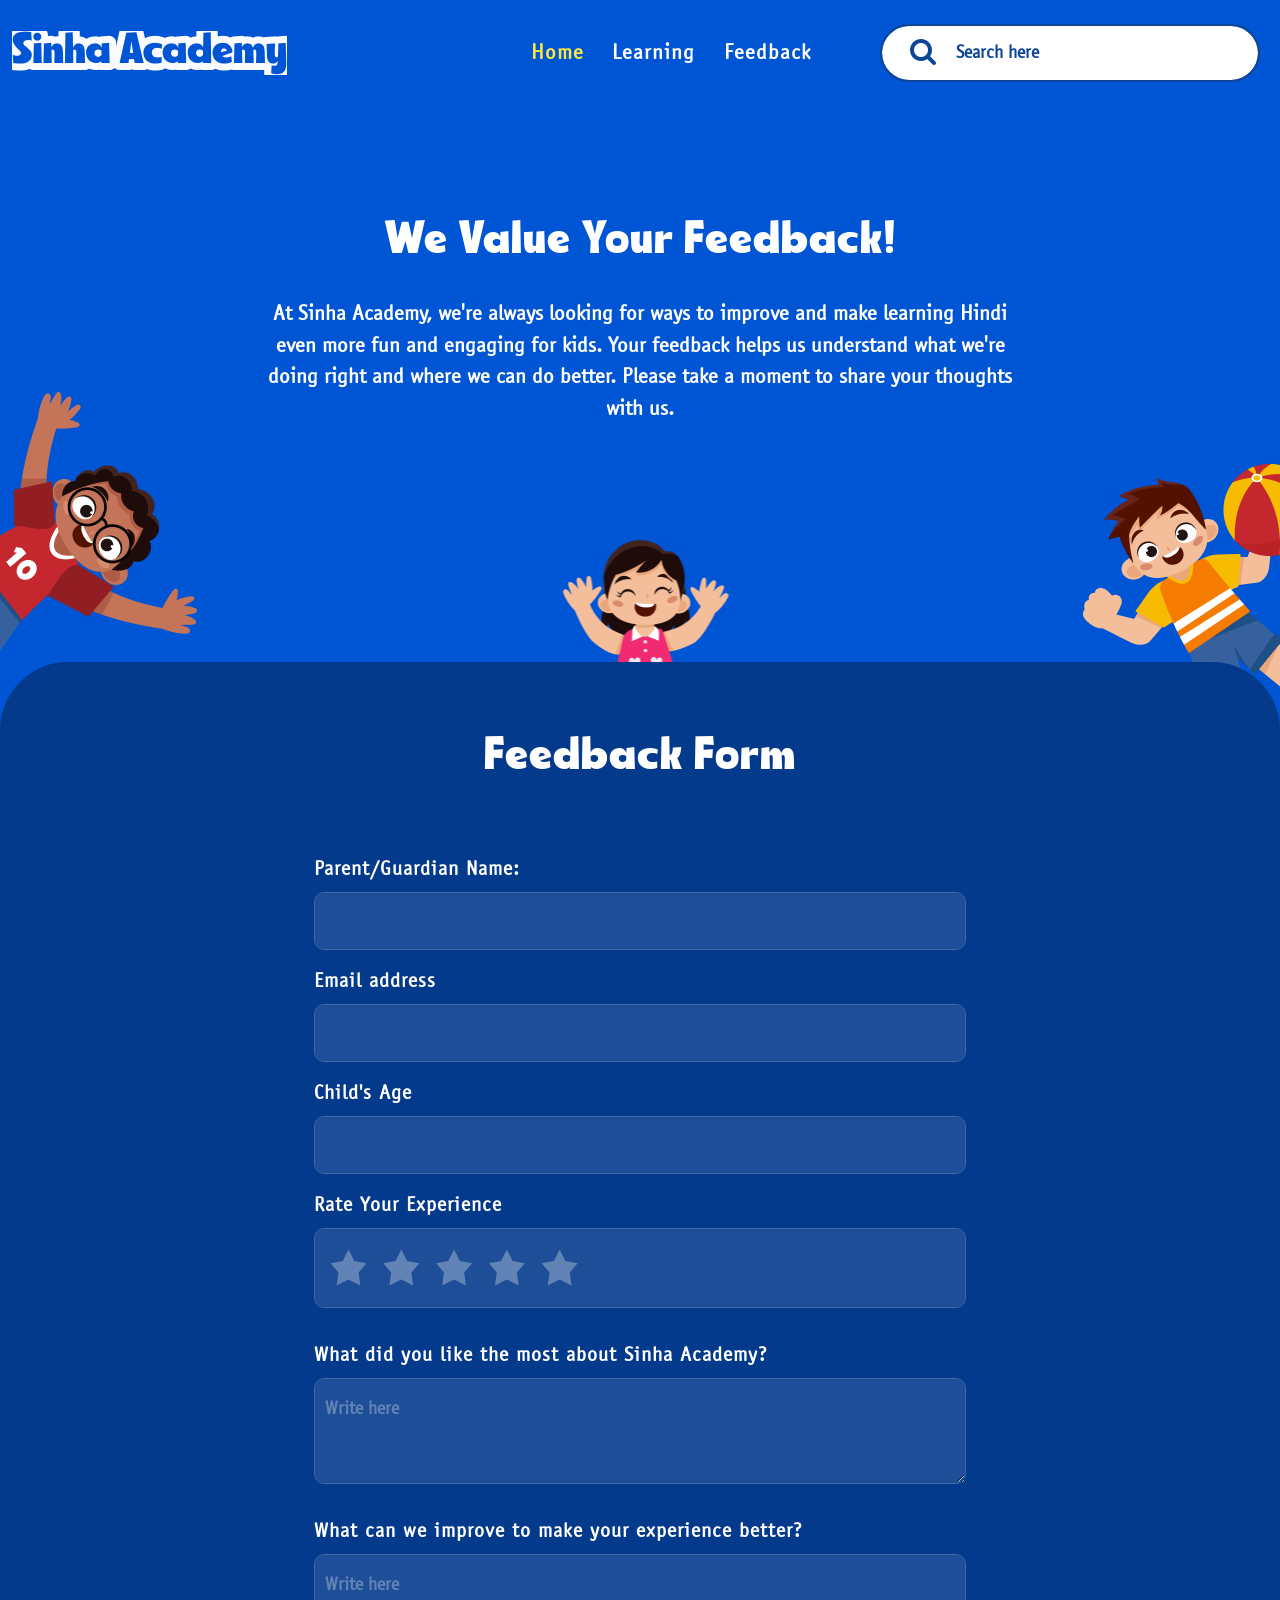
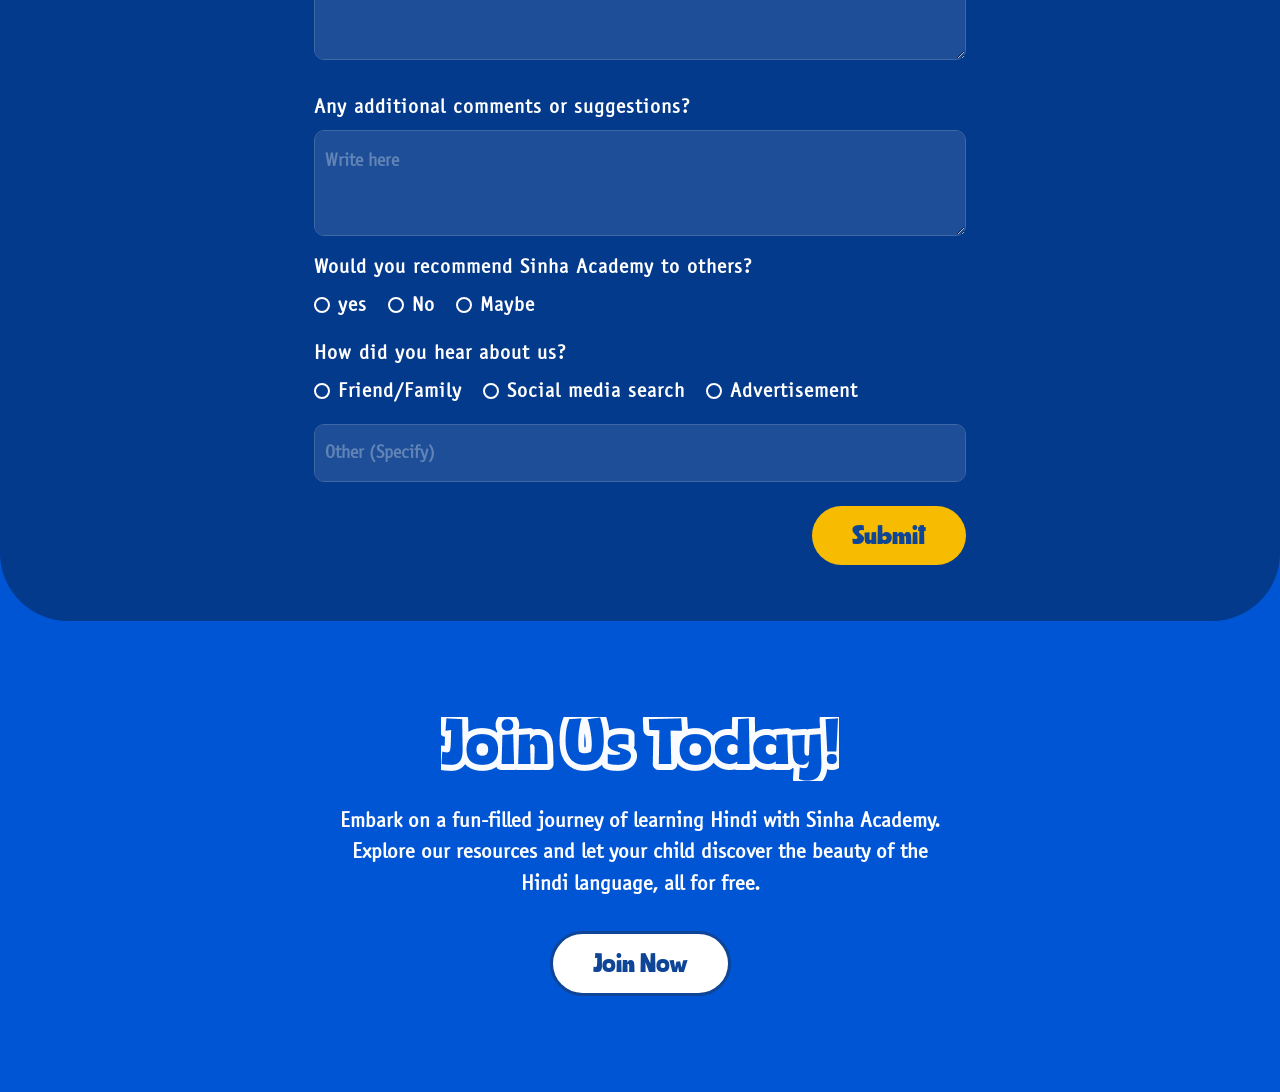
==== feedback.html @ e7ceda48 "Files renamed to make sense." ====
<!DOCTYPE html>
<html lang="en">

<head>
    <meta charset="UTF-8">
    <meta http-equiv="X-UA-Compatible" content="IE=edge">
    <meta name="viewport" content="width=device-width, initial-scale=1.0">
    <meta name="description" content="Sinha Academy for kids">
    <meta name="keywords" content="Sinha Academy for kids">
    <title>Sinha Academy</title>
    <link rel="stylesheet" href="asset/fonts/font-awesome.min.css" type="text/css" />
    <link rel="stylesheet" href="asset/css/bootstrap.min.css" type="text/css" />
    <link rel="stylesheet" href="asset/css/style.css" type="text/css" />
    <link rel="stylesheet" href="asset/fonts/stylesheet.css">
    <script type="text/javascript" src="asset/js/jquery.min.js"></script>
</head>
<body>

    <!--------------- header ---------------------->

    <nav class="navbar navbar-expand-lg navbar-light py-4">
        <div class="container-fluid">
          <a class="navbar-brand m-0" href="#"><img src="asset/image/logo.png" alt="sinha academy"></a>
          <button class="navbar-toggler border-0" type="button" data-bs-toggle="collapse" data-bs-target="#navbarSupportedContent" aria-controls="navbarSupportedContent" aria-expanded="false" aria-label="Toggle navigation">
            <span class="fa fa-bars text-white fs-1"></span>
          </button>
          <div class="collapse navbar-collapse" id="navbarSupportedContent">
            <ul class="navbar-nav mb-2 mb-lg-0 m-0 pe-5">
              <li class="nav-item">
                <a class="nav-link active" aria-current="page" href="#">Home</a>
              </li>
              <li class="nav-item">
                <a class="nav-link" href="#">Learning</a>
              </li>
              <li class="nav-item">
                <a class="nav-link" href="#">Feedback</a>
              </li>
            </ul>
            <form class="d-flex m-0 search_top_bar position-relative">
              <input class="form-control me-2 search_header rounded-pill" type="search" placeholder="Search here" aria-label="Search">
              <button class="bg-none border-0 p-0" type="submit"><i class="fa fa-search"></i></button>
            </form>
          </div>
        </div>
    </nav>

    <!-------------------- Your Feedback --------------------->

    <div class="your_feedback">
        <div class="container py-5 mt-5">
            <div class="row">
                <div class="col-md-12 text-center text-white">
                    <h1 class="mb-4">We Value Your Feedback!</h1>
                    <p class="mx-auto">At Sinha Academy, we're always looking for ways to improve and make learning Hindi even more fun and engaging for kids. Your feedback helps us understand what we're doing right and where we can do better. Please take a moment to share your thoughts with us.</p>
                </div>
            </div>
        </div>   
    </div>

    <!-------------------- Feedback Form --------------------->

    <div class="feedback_form py-5 position-relative">
        <img src="asset/image/left_ten_boy.png" alt="" class="left_ten_boy"> 
        <img src="asset/image/right_ball_boy.png" alt="" class="right_ball_boy"> 
        <img src="asset/image/center_girl.png" alt="" class="center_girl"> 

        <div class="container py-2">
            <div class="row">
                <div class="col-md-7 text-white">
                    <form>
                        <h2>Feedback Form</h2>
                        <div class="my-3 pt-5">
                            <label for="formGroupExampleInput" class="form-label text-start w-100">Parent/Guardian Name:</label>
                            <input type="text" class="form-control" id="formGroupExampleInput">
                          </div>
                        <div class="mb-3">
                          <label for="exampleInputEmail1" class="form-label text-start w-100">Email address</label>
                          <input type="email" class="form-control" id="exampleInputEmail1" aria-describedby="emailHelp">
                        </div>
                        <div class="mb-3">
                            <label for="childAge" class="form-label text-start w-100">Child's Age</label>
                            <input type="number" class="form-control">
                        </div>
                        <div class="mb-3">
                            <label for="rateExperience" class="form-label text-start w-100">Rate Your Experience</label>
                            <div class="star_rating">
                              <div class="rating-stars form-control">
                                <input type="radio" name="rating" id="rs0" checked><label for="rs0"></label>
                                <input type="radio" name="rating" id="rs1"><label for="rs1"></label>
                                <input type="radio" name="rating" id="rs2"><label for="rs2"></label>
                                <input type="radio" name="rating" id="rs3"><label for="rs3"></label>
                                <input type="radio" name="rating" id="rs4"><label for="rs4"></label>
                                <input type="radio" name="rating" id="rs5"><label for="rs5"></label>
                              </div>
                        </div>
                        </div>
                        <div class="mb-3">
                          <label for="exampleFormControlTextarea1" class="mt-3 form-label text-start w-100">What did you like the most about Sinha Academy? </label>
                          <textarea class="form-control" id="exampleFormControlTextarea1" rows="3" placeholder="Write here"></textarea>
                        </div>
                        <div class="mb-3">
                            <label for="exampleFormControlTextarea2" class="mt-3 form-label text-start w-100">What can we improve to make your experience better? </label>
                            <textarea class="form-control" id="exampleFormControlTextarea2" rows="3" placeholder="Write here"></textarea>
                          </div>
                          <div class="mb-3">
                            <label for="exampleFormControlTextarea3" class="mt-3 form-label text-start w-100">Any additional comments or suggestions? </label>
                            <textarea class="form-control" id="exampleFormControlTextarea3" rows="3" placeholder="Write here"></textarea>
                          </div>
                        <div class="mb-3 text-start">
                            <label for="" class="form-label text-start w-100">Would you recommend Sinha Academy to others?</label> <br>
                        <div class="form-check form-check-inline">
                          <input class="form-check-input" type="radio" name="inlineRadioOptions" id="inlineRadio1" value="option1">
                          <label class="form-check-label" for="inlineRadio1">yes</label>
                        </div>
                        <div class="form-check form-check-inline">
                          <input class="form-check-input" type="radio" name="inlineRadioOptions" id="inlineRadio2" value="option2">
                          <label class="form-check-label" for="inlineRadio2">No</label>
                        </div>
                        <div class="form-check form-check-inline">
                            <input class="form-check-input" type="radio" name="inlineRadioOptions" id="inlineRadio2" value="option2">
                            <label class="form-check-label" for="inlineRadio2">Maybe</label>
                          </div>
                         </div>
                         <div class="mb-3 text-start">
                            <label for="" class="form-label text-start w-100">How did you hear about us?</label> <br>
                            <div class="form-check form-check-inline">
                              <input class="form-check-input" type="radio" name="inlineRadioOptions" id="inlineRadio1" value="option1">
                              <label class="form-check-label" for="inlineRadio1">Friend/Family</label>
                            </div>
                            <div class="form-check form-check-inline">
                              <input class="form-check-input" type="radio" name="inlineRadioOptions" id="inlineRadio2" value="option2">
                              <label class="form-check-label" for="inlineRadio2">Social media search</label>
                            </div>
                            <div class="form-check form-check-inline">
                                <input class="form-check-input" type="radio" name="inlineRadioOptions" id="inlineRadio2" value="option2">
                                <label class="form-check-label" for="inlineRadio2">Advertisement</label>
                              </div>  <br>
                            <input type="text" class="form-control mt-3" placeholder="Other (Specify)">
                             </div>
                        <div class="text-end mt-4">
                        <input type="Submit" value="Submit" class="feedback_submit border-0">
                    </div>
                      </form>
                </div>
            </div>
        </div>   
    </div>

    <!----------------------- Footer -------------------------->

    <footer>
        <div class="container py-5">
            <div class="row py-5">
                <div class="col-md-12 text-center">
                    <img src="asset/image/join_us_today.png" alt="">
                    <p class="text-white my-4 pb-2">Embark on a fun-filled journey of learning Hindi with Sinha Academy. Explore our resources and let your child discover the beauty of the Hindi language, all for free.</p>
                    <a href="#" class="btn footer_btn bg-white">Join Now</a>
                </div>
            </div>
        </div>
    </footer>

    <script type="text/javascript" src="asset/js/custom.js"></script>
    <script type="text/javascript" src="asset/js/popper.min.js"></script>
    <script type="text/javascript" src="asset/js/bootstrap.min.js"></script>

</body>

</html>
---- asset/css/style.css ----
* {
  margin: 0 auto;
  list-style: none;
  text-decoration: none;
}

ul,
ol {
  margin: 0px;
  padding: 0px;
}

img {
  max-width: 100%;
}

h1,
h2,
h3,
h4,
h5,
h6 {
  margin: 0;
  padding: 0;
}

p {
  margin: 0;
}

figure {
  margin: 0;
}

body {
  text-align: center;
  background-color: #0055D5;
}

a:not([href]):not([tabindex]):focus,
a:not([href]):not([tabindex]):hover {
  color: #ff7f6a;
}

a:not([href]):not([tabindex]),
a {
  color: white;
  text-decoration: none;
}

.container {
  max-width: 1280px;
}

.sub-container,
.faq .container {
  max-width: 1000px;
}

h1 {
  font-weight: 400;
  font-size: 60px;
  font-family: 'ariston_comic_demoregular';
  letter-spacing: 1px;
}

h2, h2 .accordion-button {
  font-weight: 400;
  font-size: 60px;
  font-family: 'ariston_comic_demoregular';
  letter-spacing: 1px;
}

h5{
  font-weight: 400;
  font-size: 59px;
  font-family: 'ariston_comic_demoregular';
  letter-spacing: 1px;
  color: #D55900;
}

h6{
  font-weight: 400;
  font-size: 33px;
  font-family: 'ariston_comic_demoregular';
  letter-spacing: 1px;
}

p {
  font-weight: 700;
  font-family: 'itc_officina_sans_stdbook';
  font-size: 21px;
}

.navbar-expand-lg .navbar-collapse{
  justify-content: end;
}

/*----------header------------*/

.navbar ul li a {
  color: #fff !important;
  font-size: 21px;
  font-weight: 700;
  font-family: 'itc_officina_sans_stdbook';
  font-size: 21px;
  letter-spacing: 1px;
}

.navbar ul li a.active,.navbar ul li a:hover {
  color: #F9E642 !important; 
}

.search_top_bar .search_header{
  padding: 15px 32px 15px 74px;
  border: 2px solid #0E4597;
  color: #0E4597;
  width: 380px;
}

.search_top_bar i{
  position: absolute;
  left: 30px;
  top: 13px;
  display: inline-block;
  background-color: transparent;
  color: #0E4597;
  font-size: 28px;
}

.search_header::placeholder {
  color: #0E4597 !important;
  font-weight: 700;
  font-family: 'itc_officina_sans_stdbook';
  font-size: 21px;
  letter-spacing: 1;
}

.search_header::-ms-input-placeholder { 
  color: #0E4597 !important;
  font-weight: 700;
  font-family: 'itc_officina_sans_stdbook';
  font-size: 21px;
  letter-spacing: 1;
}

.navbar-expand-lg .navbar-nav .nav-link {
  padding-right: 1.3rem;
}

/*---------- 1st------------*/

.meet_hindi_content p{
  color: #0055D5;
}

.meet_hindi_content .row{
  width: 900px;
  margin: -60px auto;
  padding: 60px 40px;
  border-radius: 91px;
  background-size: cover;
}

.back_clr_f {
  background-color: #B55AAC;
  border-radius: 32%;
  width: auto;
  padding: 0px 70px;
  display: inline-block;
  border-top-left-radius: 91px;
  border-top-right-radius: 91px;
  border-bottom-left-radius: 91px;
  border-bottom-right-radius: 91px;
  height: 230px;
  display: flex;
  align-items: center;
  justify-content: center;
}

.back_clr_s {
  background-color: #74D1DD;
  width: auto;
  padding: 0px 90px;
  display: inline-block;
  border-top-left-radius: 91px;
  border-top-right-radius: 91px;
  border-bottom-left-radius: 91px;
  border-bottom-right-radius: 91px;
  height: 320px;
}

.meet_hindi_content {
  margin-top: 160px;
  padding-bottom: 143px;
}

.learning_hindi_lang{
  background-image:  url(../image/meet_hindi_banner.png);
  background-size: cover;
  background-color: #F9F242 !important;
  border-radius: 0 !important;
  background-position: bottom;
}

.learning_hindi_lang h2,.learning_hindi_lang p{
  color: #D55900 !important;
}

.learning_hindi_lang p {
  max-width: 690px;
  margin: 0 auto;
}

.fun_ease {
  position: absolute;
  left: 0;
  bottom: 0;
}

.our_curriculum_left{
  position: absolute;
  left: 0;
  top: -40px;
  z-index: -1;
}

.our_curriculum_right{
  position: absolute;
  right: 0;
  top: -20px;
  z-index: -1;
}

.our_curriculum_title p{
  width: 680px;
}

.our_curriculum_box{
  border-radius: 32px;
  padding: 19px 16px 19px 16px;
}

.our_curriculum_box:hover{
  background: #FFFFFF0D;
  transition: 1s all;
}

.why_choose_content .container{
  border-radius: 88px;
  margin-top: -15px;
}

.why_choose_content h2{
  background: transparent !important; 
  -webkit-text-stroke: 3px #fff !important;
}

.why_choose_btm{
  position: absolute;
  left: 30px;
  bottom: -50px;
  width: 200px;
}

.container{
  max-width: 1160px
}
/*---------- 2nd learning chart------------*/

h1.txt_outer,.learning_hindi_lang h2,.our_curriculum_content h2,.why_choose_content h2{
  color: #0055D5;
  display: inline-block;
  font-size: 83px;
  font-family: 'ariston_comic_demoregular';
  font-weight: 400;
  position: relative;
  letter-spacing: 3px;
  -webkit-text-stroke: 4px #fff;
  background: -webkit-linear-gradient(top, #0055d5 0%, #0055d5 58%, #0055d5 100%);
  -webkit-background-clip: text;
  -webkit-text-fill-color: transparent;
}

.learning_hindi_lang h2{
  letter-spacing: 1px;
    -webkit-text-fill-color: transparent;
    -webkit-text-stroke-width: 5px;
    -webkit-text-stroke-color: #fff;
    text-shadow: 0 0 #D55900, 0 0 #D55900;
    -webkit-text-stroke: 3px #fff;
    font-weight: 400;
}

.learning_box{
  border-radius: 16px;
  border: 2px solid white;
}

.learning_box:hover {
  background-color: transparent !important;
  transition: 0.8s all;
  cursor: pointer;
}

.learning_box:hover h4{
  color: white;
}

.learning_chart h2,.ballon h2{
  border-bottom: 1px solid #3B2FC3;
  position: relative;
}

.accordion-button:not(.collapsed),.accordion-item,.accordion-button {
  background-color: transparent;
  box-shadow: unset;
  border: unset;
  outline: none !important;
}

.learning_chart .accordion-button:not(.collapsed)::after {
  content: '\f107';
  font-family: 'FontAwesome';
  background-image: none;
  top: 25px;
  position: absolute;
  right: 20px;
  transform: unset;
  font-size: 44px;
}

.accordion-button::after{
  content: '\f106';
  font-family: 'FontAwesome';
  background-image: none;
  top: 25px;
  position: absolute;
  right: 20px;
  font-size: 44px;
}

.c1{
  color: #128539;
}

.c2{
  color: #C73818;
}

.w1{
  color: #4C1285;
}

.w2{
  color: #195FB2;
}

.w3{
  color: #9419B2;
}

.w4{
  color: #19B24D;
}

.w5{
  color: #838512;
}

.w6{
  color: #591970;
}

.w8{
  color: #9F2567;
}

.w9{
  color: #128569;
}

.w10{
  color: #7F2B20;
}

.m1{
  color: #19A9B2;
}

.s1{
  color: #6E7614;
}

.s2{
  color: #702E19;
}

.learning_box h4{
    font-family: 'ams_barakhadi_1regular';
    font-size: 41px;
    font-weight: 400;
    text-shadow: 3.81px 5.81px 0px #00000024;
    letter-spacing: 0px;
}

/*---------- 3rd------------*/


.ballon input[type=checkbox] + label {
  display: block;
}

.ballon input[type=checkbox] {
  /* display: none; */
  visibility: hidden;
}

.ballon input[type=checkbox] + label:before {
  content: url(../image/white_baloon.png);
}

.ballon input[type=checkbox]:checked + label:before {
  content: url(../image/yellow_baloon.png);
}

.ballon ul{
  text-align: left;
}

.ballon ul li{
  display: inline-block;
  max-width: 135px;
  width: 100%;
  text-align: center;
}

/*---------- 4th------------*/

.chita_btn{
  font-size: 40px;
  font-weight: 400;
  border-radius: 10px;
  font-family: 'ams_barakhadi_1regular';
  padding: 20px 50px 4px 50px;
  line-height: 49.16px;
  color: #043A8B;
  border: 2px solid #043A8B;
}

.chita_btn:hover{
  color: white;
  background-color: transparent !important;
  border-color: white !important;
  transition: 0.5s all;
}

.leopard_btn{
  font-size: 40px;
  font-weight: 400;
  border-radius: 10px;
  font-family: 'itc_officina_sans_stdbook';
  padding: 10px 50px 10px 50px;
  line-height: 49.16px;
  background-color: #D50066;
  border: 2px solid #D50066;
}

.leopard_btn:hover{
  background-color: transparent !important;
  color: #D50066 !important;
  transition: 0.5s all;
}

.e_matra_btn li{
  max-width: max-content !important;
  width: 100%;
  margin-right: 15px;
}

.e_matra_btn li:last-child{
  margin-right: 0px;
}




/*---------- Your Feedback ------------*/

.your_feedback p{
  max-width: 750px;
}

/*---------- Feedback Form------------*/

.feedback_form{
  background-color: #043A8B;
  border-radius: 68px;
  margin-top: 190px;
}

.feedback_form label{
  font-weight: 600;
  font-size: 20px;
  font-family: 'itc_officina_sans_stdbook';
  letter-spacing: 1px;
}

.feedback_form .form-control{
  padding: 16px 10px;
  border: 1px solid #3e67a5;
  border-radius: 10px;
  background-color: #1d4e97;
  color: white;
}

.form-control::placeholder {
  color: #6183b6;
  font-weight: 700;
  font-family: 'itc_officina_sans_stdbook';
  font-size: 18px;
  letter-spacing: 1;
}

.form-control::-ms-input-placeholder { 
  color: #6183b6;
  font-weight: 700;
  font-family: 'itc_officina_sans_stdbook';
  font-size: 18px;
  letter-spacing: 1;
}

.feedback_form .form-check .form-check-input {
  background-color: transparent;
  border: 2px solid white;
  margin-top: 0.45em;
}

.feedback_form .feedback_submit,.footer_btn{
  background-color: #F7BB01;
  padding: 4px 40px 4px 40px;
  border-radius: 68px;
  color: #0E4597;
  font-size: 34px;
  font-weight: 400;
  font-family: 'ariston_comic_demoregular';
  border-color: #0E4597 !important;
}

img.left_ten_boy {
  position: absolute;
  left: 0;
  top: -270px;
}

img.right_ball_boy {
  position: absolute;
  right: 0px;
  top: -205px;
  z-index: -1;
}

img.center_girl {
  position: absolute;
  left: 50%;
  top: 0;
  z-index: -1;
  transform: translate(-50%, -50%);
}

.rating-stars {
	display: block;
	width: 100%;
	padding: 1.75vmin 10vmin 2vmin 3vmin;
	border-radius: 5vmin;
	position: relative;
  margin: 0;
  text-align: left;
}

.rating-counter:before {
	content: "0";
	transition: all 0.25s ease 0s;	
}

.star_rating input { display: none; }

.star_rating label {
	width: 4vmin;
  height: 4vmin;
	background: #6183b6;
	display: inline-flex;
	cursor: pointer;
	margin: 0.5vmin 0.65vmin;
	transition: all 1s ease 0s;	
	clip-path: polygon(50% 0%, 66% 32%, 100% 38%, 78% 64%, 83% 100%, 50% 83%, 17% 100%, 22% 64%, 0 38%, 34% 32%);
}

.star_rating label[for=rs0] {
	display: none;
}

.star_rating label:before {
	width: 90%;
	height: 90%;
	content: "";
	background: orange;
	z-index: -1;
	display: block;
	margin-left: 5%;
	margin-top: 5%;
	clip-path: polygon(50% 0%, 66% 32%, 100% 38%, 78% 64%, 83% 100%, 50% 83%, 17% 100%, 22% 64%, 0 38%, 34% 32%);
  background: linear-gradient(90deg, white, white 30% 50%, #6183b6 50%, 70%, #6183b6 100%);
	background-size: 205% 100%;
	background-position: 0 0;
}

.star_rating label:hover:before {
	transition: all 0.25s ease 0s;		
}

.star_rating input:checked + label ~ label:before {
	background-position: 100% 0;
	transition: all 0.25s ease 0s;	
}

.star_rating input:checked + label ~ label:hover:before {
	background-position: 0% 0
}

.star_rating label:hover ~ .rating-counter:before {
	color: #9aacc6 !important;
	transition: all 0.5s ease 0s;	
	animation: pulse 1s ease 0s infinite;
}

@keyframes pulse {
	  50% { font-size: 6.25vmin; }
}

.star_rating label[for=rs1]:hover ~ .rating-counter:before {
	content: "1" !important;
}

.star_rating label[for=rs2]:hover ~ .rating-counter:before {
	content: "2" !important;
}

.star_rating label[for=rs3]:hover ~ .rating-counter:before {
	content: "3" !important;
}

.star_rating label[for=rs4]:hover ~ .rating-counter:before {
	content: "4" !important;
}

.star_rating label[for=rs5]:hover ~ .rating-counter:before {
	content: "5" !important;
}

.star_rating input:checked:hover ~ .rating-counter:before {
	animation: none !important;
	color: #ffab00 !important ;
}

/*------- Play button animation-------*/

.wrapper {
  position: relative;
  width: 60px;
  height: 60px;
  margin: 0 auto;
}
.wrapper .circle {
  width: 60px;
  height: 60px;
  position: absolute;
  top: 40px;
  left: 0;
  right: 0;
  bottom: 0;
  border-radius: 50%;
  background-color: #fff;
  margin: auto;
  transform: scale(1, 1);
}
.wrapper .circle.pulse {
  -webkit-animation-timing-function: ease;
          animation-timing-function: ease;
  -webkit-animation: pulse 2s infinite;
          animation: pulse 2s infinite;
  background-color: #ffffff2e;
}
.wrapper svg {
  fill: white;
  stroke: black;
  stroke-linejoin: round;
  stroke-width: 5;
  transition: all 0.3s;
}
.wrapper svg:hover {
  cursor: pointer;
  fill: black;
  stroke: white;
  transform: scale(1.2, 1.2);
}

@-webkit-keyframes pulse {
  0% {
    transform: scale(1, 1);
  }
  25% {
    transform: scale(1, 1);
  }
  50% {
    transform: scale(1.2, 1.2);
  }
  100% {
    transform: scale(1, 1);
  }
}

@keyframes pulse {
  0% {
    transform: scale(1, 1);
  }
  25% {
    transform: scale(1, 1);
  }
  50% {
    transform: scale(1.2, 1.2);
  }
  100% {
    transform: scale(1, 1);
  }
}

/*---------- swar left right arrow animation-----------*/

.arrow + .arrow {
  margin-left: 1rem;
}

.swar .arrow {
  cursor: pointer;
  display: inline-block;
  height: 2rem;
  overflow: hidden;
  transition: all 0.25s;
  white-space: nowrap;
  width: 2rem;
}
.swar .arrow::before {
  background-color: white;
  -webkit-clip-path: polygon(73% 57%, 73% 57%, 78.4% 50%, 73% 43%, 73% 43%, 50% 14%, 60.8% 0%, 100% 50%, 60.8% 100%, 50% 86%);
          clip-path: polygon(73% 57%, 73% 57%, 78.4% 50%, 73% 43%, 73% 43%, 50% 14%, 60.8% 0%, 100% 50%, 60.8% 100%, 50% 86%);
  content: "";
  display: block;
  height: 1.6rem;
  left: -0.37rem;
  position: relative;
  transition: all 0.25s;
  width: 1.08rem;
}
.swar .arrow:hover::before {
  background-color: white;
  -webkit-clip-path: polygon(73% 57%, 0 57%, 5.4% 50%, 10.8% 43%, 73% 43%, 50% 14%, 60.8% 0%, 100% 50%, 60.8% 100%, 50% 86%);
          clip-path: polygon(73% 57%, 0 57%, 5.4% 50%, 10.8% 43%, 73% 43%, 50% 14%, 60.8% 0%, 100% 50%, 60.8% 100%, 50% 86%);
  left: 0.26rem;
}
.swar .arrow.circle {
  border: 0.25rem white solid;
  border-radius: 50%;
  box-sizing: border-box;
  height: 3rem;
  padding: 0.5rem;
  transition: all 0.25s;
  width: 3rem;
  margin-left: 15px;
}
.swar .arrow.circle::before {
  left: 0;
}
.swar .arrow.circle:hover {
  border: 0.25rem #fff solid;
  transform: scale(1.1);
}
.swar .arrow.circle:hover::before {
  background-color: #fff;
  left: 0.26rem;
}
.swar .arrow.previous {
  transform: rotate(180deg);
  margin-right: 15px;
}
.swar .arrow.previous.circle:hover {
  transform: rotate(180deg) scale(1.1);
}

/*---------- Footer------------*/

footer p {
  max-width: 620px;
  margin: 0 auto;
}

.footer_btn {
  border: 3px solid #0E4597;
}

@media(max-width:1199px) {
  
.why_choose_btm {
  width: 140px;
  left: 0;
}
  .chita_btn{
    padding: 20px 40px 4px 40px;
    font-size: 37px;
  }
  .leopard_btn{
    padding: 10px 40px 10px 40px;
    font-size: 37px;
  }
  .e_matra_btn li{
    margin-right: 9px;
  }
  .meet_hindi_content .row {
    width: 740px;
  }
  .meet_hindi_content h1.txt_outer{
    font-size: 73px;
  }
  .back_clr_s {
    padding: 0px 70px
}
  .fun_ease{
    width: 170px;
  }
}

@media(max-width:991px) {
  .why_choose_content h2{
    font-size: 68px;
  }
  .our_curriculum_left{
    width: 240px;
  }
  .our_curriculum_right{
    width: 330px;
  }
.search_top_bar {
  justify-content: center;
}
.search_top_bar i {
  left: 20px;
}
.search_top_bar .search_header{
  width: 100%;
}
img.right_ball_boy {
  top: -150px !important;
  width: 150px;
}
img.center_girl{
  width: 200px;
}
.feedback_form{
  margin-top: 150px;
}
img.left_ten_boy {
  top: -200px;
  width: 150px;
}
.navbar-expand-lg .navbar-nav .nav-link{
  padding-right: 0 !important;
}
.learning_box h4{
  font-size: 32px;
}
.e_matra_btn {
  text-align: center !important;
}
.back_clr_s {
  padding: 0px 94px;
}
.meet_hindi_content .row {
  width: 620px;
  padding: 70px 20px;
}
.meet_hindi_content h1.txt_outer {
  font-size: 64px;
}
.meet_hindi_content p{
  font-size: 19px;
}
.fun_ease {
  width: 130px;
}
.learning_hindi_lang p {
  max-width: 560px;
}
.learning_hindi_lang h2{
  font-size: 73px;
}
}

@media(max-width:900px) {
.back_clr_s {
  padding: 0px 31px;
}
}

@media(max-width:767px) {
  .ballon ul li{
    max-width: max-content;
  }
  .why_choose_box p{
    max-width: 320px;
    margin: 0 auto;
  }
  .your_feedback p,footer p {
    max-width: 100%;
  }
  h1{
    font-size: 45px;
  }
  h2,h2 .accordion-button{
    font-size: 40px;
  }
  p{
    font-size: 17px;
  }
  .feedback_form .feedback_submit, .footer_btn{
    font-size: 28px;
  }
  .feedback_form label{
    font-size: 16px;
  }
  img.left_ten_boy {
    top: -160px !important;
    width: 130px !important;
  }
  h1.txt_outer{
    font-size: 63px;
  }
  .meet_hindi_content .row {
    padding: 40px 20px;
    margin: -150px auto;
    width: 100%;
}
.back_clr_f{
  padding: 0px 40px;
}
.fun_ease {
  width: 80px;
}
.learning_hindi_lang h2 {
  font-size: 63px;
  line-height: 1;
}
.our_curriculum_left {
  width: 190px;
}
.our_curriculum_right {
  width: 260px;
}
.our_curriculum_title {
  padding-bottom: 0 !important;
}
.our_curriculum_title p {
  width: 530px;
}
.our_curriculum_content h2{
  font-size: 73px;
}
.why_choose_content h2 {
  background: transparent !important;
  -webkit-text-stroke: 2px #fff !important;
  font-size: 58px;
}
.why_choose_content .container {
  margin-top: -11px;
}
img.why_choose_center {
  width: 443px;
}
}

@media(max-width:579px) {
  .ballon ul {
    text-align: center;
  }
  img.left_ten_boy {
    top: -120px !important;
    width: 90px !important;
  }
  img.right_ball_boy {
    top: -100px !important;
    width: 100px !important;
  }
  img.center_girl{
    width: 200px !important;
  }
  .feedback_form{
    margin-top: 120px;
  }
  .chita_btn {
    padding: 20px 30px 4px 30px;
    font-size: 31px;
}
.leopard_btn {
  padding: 10px 30px 10px 30px;
  font-size: 31px;
}
.meet_hindi_content p {
  font-size: 16px;
}
.meet_hindi_content h1.txt_outer {
  font-size: 54px;
}
h5{
  font-size: 49px;
}
.our_curriculum_left {
  width: 160px;
  top: -30px;
}
.our_curriculum_right {
  width: 200px;
  top: 0;
}
.our_curriculum_title p {
  width: 350px;
}
.why_choose_btm {
  width: 120px;
}
.why_choose_content h2 {
  font-size: 52px;
}
.why_choose_box.px-5 {
  padding-top: 0 !important;
}
.why_choose_content .container {
  border-radius: 28px;
}
}

@media(max-width:479px) {
  nav img {
    width: 200px;
}
footer img {
  width: 230px;
}
.feedback_form .feedback_submit, .footer_btn {
  font-size: 22px;
  padding: 4px 30px 4px 30px;
}
h1 {
  font-size: 35px;
}
.your_feedback p, footer p {
  font-size: 15px;
}
img.left_ten_boy {
  top: -80px !important;
  width: 60px !important;
}
img.right_ball_boy {
  top: -70px !important;
  width: 70px !important;
}
img.center_girl{
  width: 150px !important;
}
.feedback_form {
  margin-top: 90px;
}
.your_feedback .container{
  margin-top: 0rem !important;
}
h1.txt_outer{
  -webkit-text-stroke: 3px #fff;
  font-size: 40px;
}
.chita_btn {
  padding: 10px 20px 0px 20px;
  font-size: 23px;
}
.leopard_btn {
  padding: 7px 20px 7px 20px;
  font-size: 23px;
}
.e_matra_btn li {
  margin-right: 4px;
}
.back_clr_f {
  padding: 0px 10px;
}
.back_clr_s {
  padding: 0px 11px;
}
.meet_hindi_content .row {
  padding: 26px 10px;
}
.meet_hindi_content h1.txt_outer {
  font-size: 52px;
}
h5 {
  font-size: 34px;
}
.meet_hindi_content{
  padding-bottom: 83px;
}
.learning_hindi_lang h2 {
  font-size: 54px;
}
.our_curriculum_content h2 {
  font-size: 58px;
  -webkit-text-stroke: 3px #fff;
}
.our_curriculum_left {
  width: 100px;
  top: 0;
}
.our_curriculum_right {
  width: 160px;
  top: 0;
}
.our_curriculum_title p {
  width: 100%;
}
.curriculum_content {
  padding-top: 20px !important;
}
.why_choose_content h2 {
  font-size: 43px;
}
h6 {
  font-size: 30px;
}
}

@media(max-width:374px) {
  .wrapper .circle,.wrapper .circle {
    width: 50px;
    height: 50px;
  }
  .meet_hindi_content p {
    font-size: 14px;
}
.meet_hindi_content h1.txt_outer {
  font-size: 50px;
}
.learning_hindi_lang h2 {
  font-size: 47px;
  -webkit-text-stroke: 2px #fff;
}
.our_curriculum_content h2 {
  font-size: 48px;
  -webkit-text-stroke: 2px #fff;
}
.why_choose_box {
  padding-left: 20px !important;
  padding-right: 20px !important;
}
.why_choose_btm {
  width: 110px;
}
.leopard_btn {
  padding: 7px 17px 7px 17px;
  font-size: 21px;
}
.chita_btn {
  padding: 10px 15px 0px 15px;
  font-size: 21px;
}
.swar .arrow.circle{
  margin-left: 10px;
}
.swar .arrow.previous {
  margin-right: 10px;
}
.swar .arrow.circle{
  height: 2.3rem;
  width: 2.3rem;
}
.swar .arrow::before {
  height: 0.7rem;
  width: 0.48rem;
}
}
---- asset/fonts/stylesheet.css ----
@font-face {
    font-family: 'itc_officina_sans_stdbook';
    src: url('officinasansstd-book-webfont.woff2') format('woff2'),
         url('officinasansstd-book-webfont.woff') format('woff');
    font-weight: normal;
    font-style: normal;

}




@font-face {
    font-family: 'ariston_comic_demoregular';
    src: url('ariston_comic_font-webfont.woff2') format('woff2'),
         url('ariston_comic_font-webfont.woff') format('woff');
    font-weight: normal;
    font-style: normal;

}



@font-face {
    font-family: 'ams_barakhadi_1regular';
    src: url('ams_barakhadi_1_regular-webfont.woff2') format('woff2'),
         url('ams_barakhadi_1_regular-webfont.woff') format('woff');
    font-weight: normal;
    font-style: normal;

}
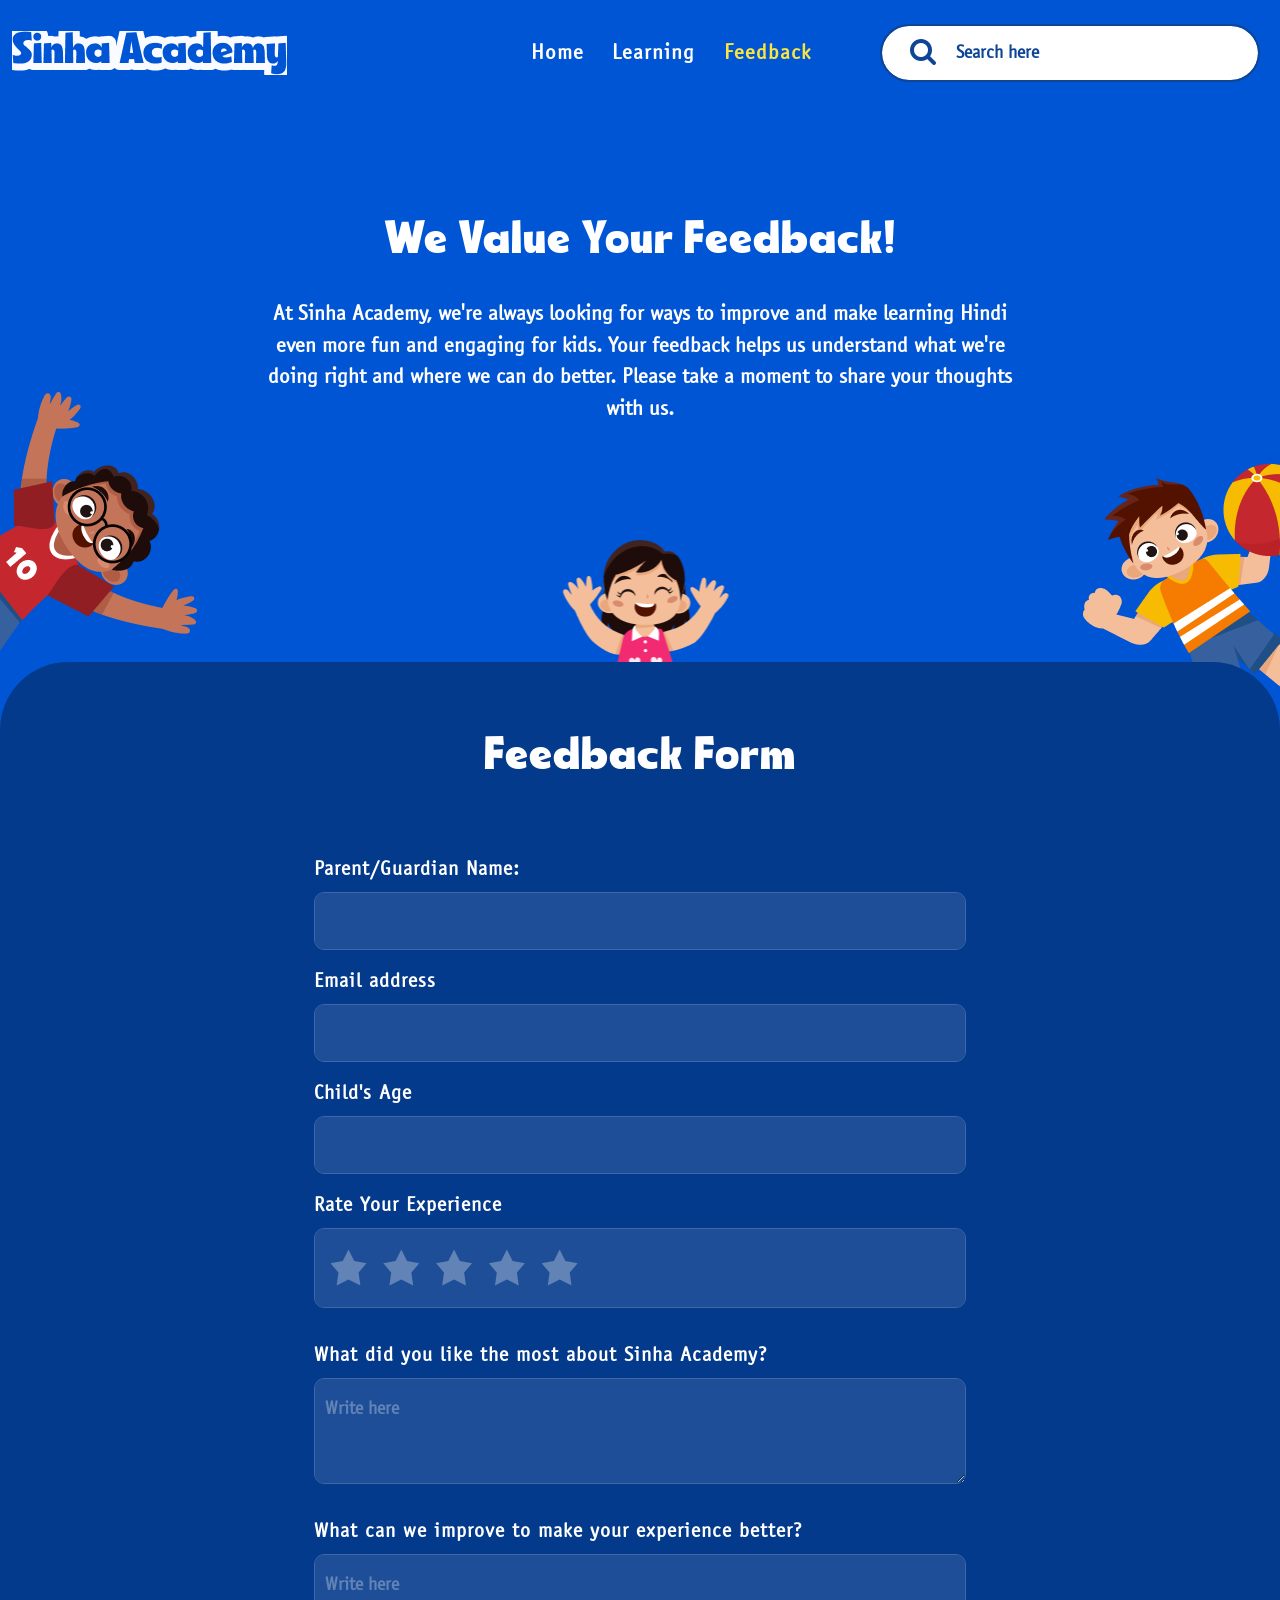
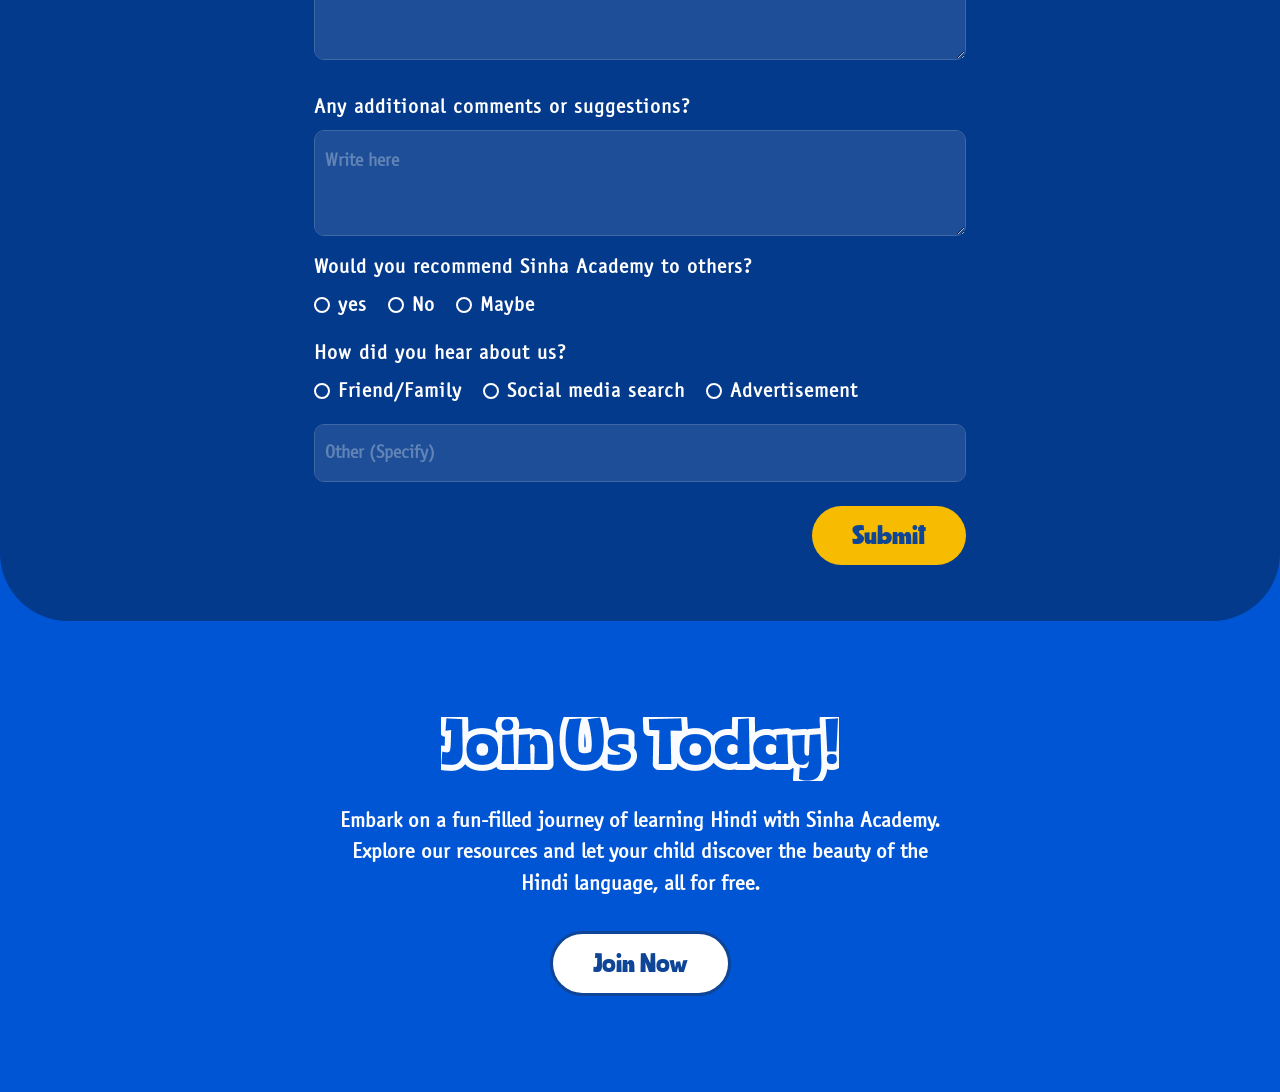
==== commit 8f209b34: "Added navigation." ====
--- a/feedback.html
+++ b/feedback.html
@@ -27,13 +27,13 @@
           <div class="collapse navbar-collapse" id="navbarSupportedContent">
             <ul class="navbar-nav mb-2 mb-lg-0 m-0 pe-5">
               <li class="nav-item">
-                <a class="nav-link active" aria-current="page" href="#">Home</a>
+                <a class="nav-link" href="index.html">Home</a>
               </li>
               <li class="nav-item">
-                <a class="nav-link" href="#">Learning</a>
+                <a class="nav-link" href="menu.html">Learning</a>
               </li>
               <li class="nav-item">
-                <a class="nav-link" href="#">Feedback</a>
+                <a class="nav-link active" aria-current="page" href="feedback.html">Feedback</a>
               </li>
             </ul>
             <form class="d-flex m-0 search_top_bar position-relative">
